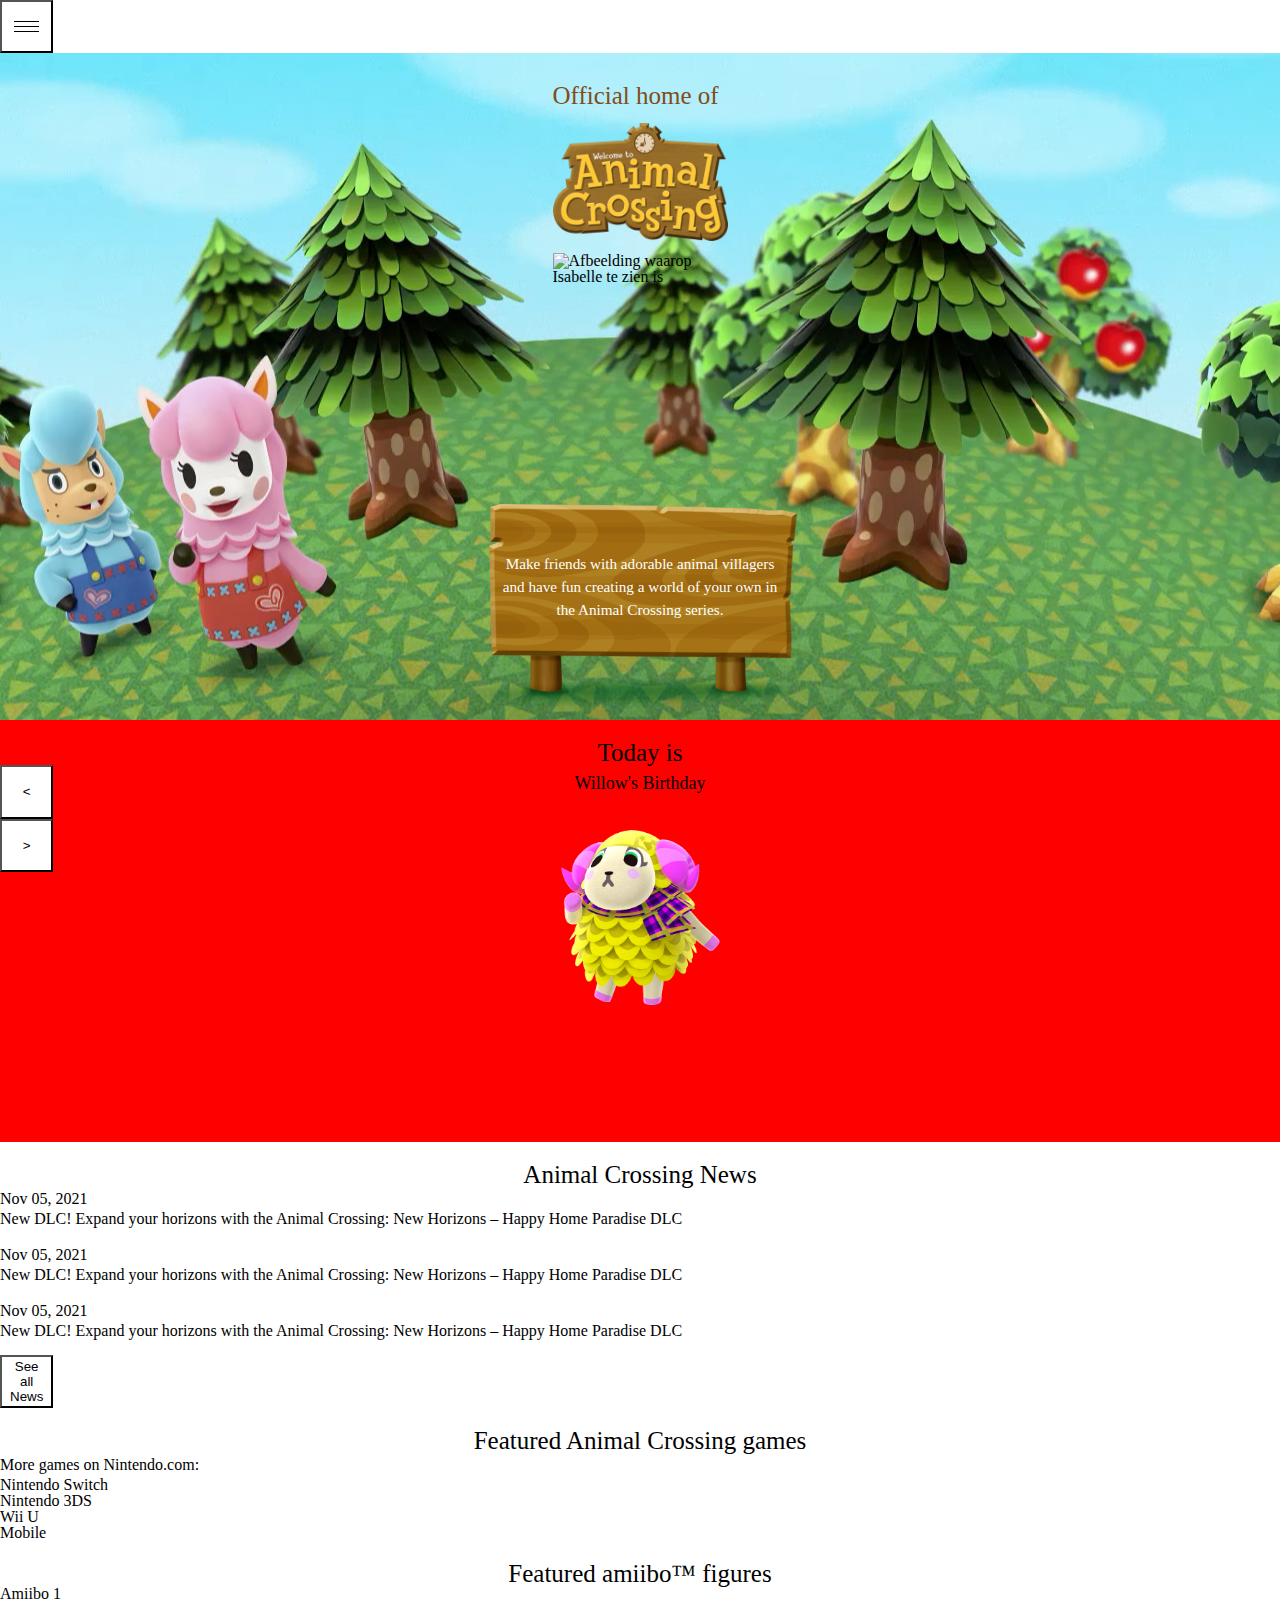
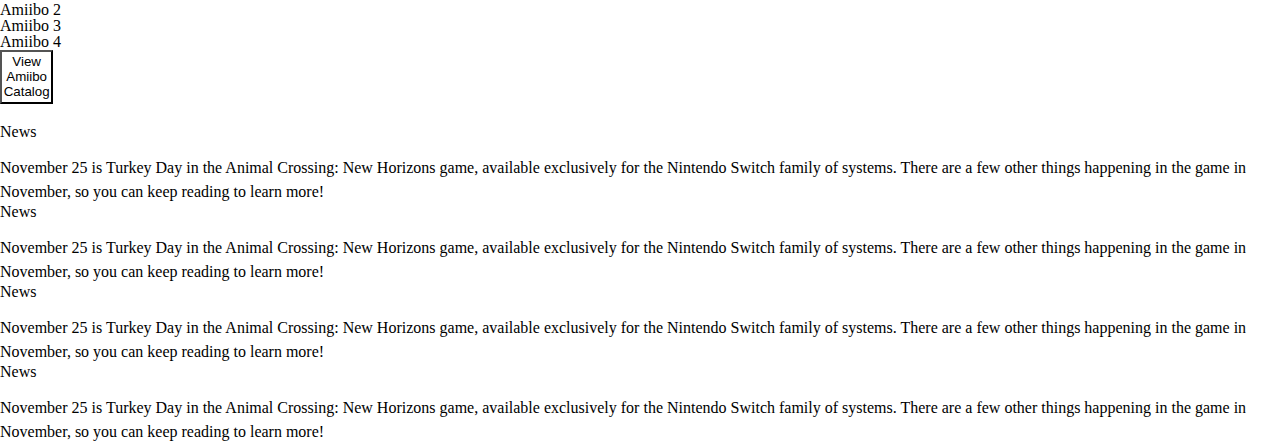
==== Index.html @ d8c15977 "Add files via upload" ====
<!DOCTYPE html>
<html lang="en">
<head>
    <meta charset="UTF-8">
    <meta http-equiv="X-UA-Compatible" content="IE=edge">
    <meta name="viewport" content="width=device-width, initial-scale=1.0">
    <title>Document</title>
    <link rel="stylesheet" href="Styles/style.css">
    
</head>
<body>
    
    <header>
        <nav>
            
               
                <button>
                    <span></span>
                    <span></span>
                    <span></span>
                </button>
            
        </nav>
    </header>
        
    <main>
        <section class="IsabellePage">
          <h1>Official home of</h1>
          <img src="Images/logo.png" alt="Logo Animail Crossing">
          <img src="Images/Isabelle.png" alt="Afbeelding waarop Isabelle te zien is">
          <p>Make friends with adorable animal villagers and have fun creating a world of your own in the Animal Crossing series.</p>
        </section>

        <section class="BirthdayPage">
            <h2>Today is</h2>
            <p>Willow's Birthday</p>
            
            <button id="back"> < </button>
            <button id="next"> > </button>
            
            <img src="Images/sheep.png" alt="Afbeelding van Willow het schaap">
        </section>

        <section class="News">
            <h2>Animal Crossing News</h2>
            <article class="NewsCard">
                <p class="Date">Nov 05, 2021</p>
                <h3>New DLC! Expand your horizons with the Animal Crossing: New Horizons – Happy Home Paradise DLC</h2>
                <img src="" alt="">
            </article>
            <article class="NewsCard">
                <p class="Date">Nov 05, 2021</p>
                <h3>New DLC! Expand your horizons with the Animal Crossing: New Horizons – Happy Home Paradise DLC</h2>
                <img src="" alt="">
            </article>
            <article class="NewsCard">
                <p class="Date">Nov 05, 2021</p>
                <h3>New DLC! Expand your horizons with the Animal Crossing: New Horizons – Happy Home Paradise DLC</h2>
                <img src="" alt="">
            </article>
            <button>See all News</button>
        </section>

        <section class="Featured">
            <h2>Featured Animal Crossing games</h2>
            <p>More games on Nintendo.com:</p>
                <ul>
                    <li>Nintendo Switch</li>
                    <li>Nintendo 3DS</li>
                    <li>Wii U</li>
                    <li>Mobile</li>                
                </ul>
            <h2>Featured amiibo™ figures</h2>
                <ul>
                    <li>Amiibo 1</li>
                    <li>Amiibo 2</li>
                    <li>Amiibo 3</li>
                    <li>Amiibo 4</li>
                </ul>
            <button>View Amiibo Catalog</button>
        </section>

        <section class="Play">
            <h2></h2>
            <article class="PlayCard">
                <h4>News</h4>
                <img src="" alt="">
                <p>November 25 is Turkey Day in the Animal Crossing: New Horizons game, available exclusively for the Nintendo Switch family of systems. There are a few other things happening in the game in November, so you can keep reading to learn more!</p>
            </article>
            <article class="PlayCard">
                <h4>News</h4>
                <img src="" alt="">
                <p>November 25 is Turkey Day in the Animal Crossing: New Horizons game, available exclusively for the Nintendo Switch family of systems. There are a few other things happening in the game in November, so you can keep reading to learn more!</p>
            </article>
            <article class="PlayCard">
                <h4>News</h4>
                <img src="" alt="">
                <p>November 25 is Turkey Day in the Animal Crossing: New Horizons game, available exclusively for the Nintendo Switch family of systems. There are a few other things happening in the game in November, so you can keep reading to learn more!</p>
            </article>
            <article class="PlayCard">
                <h4>News</h4>
                <img src="" alt="">
                <p>November 25 is Turkey Day in the Animal Crossing: New Horizons game, available exclusively for the Nintendo Switch family of systems. There are a few other things happening in the game in November, so you can keep reading to learn more!</p>
            </article>
        </section>
    </main>

    <script src="/Scripts/scripts.js"></script>

</body>
</html>
---- Styles/style.css ----
/* http://meyerweb.com/eric/tools/css/reset/ 
   v2.0 | 20110126
   License: none (public domain)
*/

html, body, div, span, applet, object, iframe,
h1, h2, h3, h4, h5, h6, p, blockquote, pre,
a, abbr, acronym, address, big, cite, code,
del, dfn, em, img, ins, kbd, q, s, samp,
small, strike, strong, sub, sup, tt, var,
b, u, i, center,
dl, dt, dd, ol, ul, li,
fieldset, form, label, legend,
table, caption, tbody, tfoot, thead, tr, th, td,
article, aside, canvas, details, embed, 
figure, figcaption, footer, header, hgroup, 
menu, nav, output, ruby, section, summary,
time, mark, audio, video {
	margin: 0;
	padding: 0;
	border: 0;
	font-size: 100%;
	font: inherit;
	vertical-align: baseline;
}
/* HTML5 display-role reset for older browsers */
article, aside, details, figcaption, figure, 
footer, header, hgroup, menu, nav, section {
	display: block;
}
body {
	line-height: 1;
}
ol, ul {
	list-style: none;
}
blockquote, q {
	quotes: none;
}
blockquote:before, blockquote:after,
q:before, q:after {
	content: '';
	content: none;
}
table {
	border-collapse: collapse;
	border-spacing: 0;
}







button {
    position: relative;

    width: 4em;
    height: 4em;
    background-color: white;

    display: flex;
    justify-content: center;
    align-items: center;
}

button span {
    display: block;
    width: 50%;
    height: 1px;
    background-color: black;

    position: absolute;
    transition: .3s;
}

button span:nth-child(1){
    transform: translateY(-5px);
}

button span:nth-child(2){

}

button span:nth-child(3){
    transform: translateY(5px);
}

nav.menuOpen button span {
    height: 5px;
}

nav.menuOpen button span:nth-child(1) {
    transform: rotate(45deg);
}

nav.menuOpen button span:nth-child(2) {
    opacity: 0;
}

nav.menuOpen button span:nth-child(3) {
    transform: rotate(-45deg);
}

body p  {
    font-family: 'Arvo', serif;
    line-height: 1.5em;
}

header {
    display: flex;
}

.IsabellePage {
    position: relative;
    width: 100%;
    box-sizing: border-box;
    padding-bottom: 667px;
    background-image: url(/Images/hero-bg-desktop.jpg);
    background-position: center;
}

h1 {
    font-family: 'Arvo', serif;
    font-size: 25px;

    position: absolute;
    color: #834B16;
    top: 30px;
    left: calc(50% - 87.5px);
}

.IsabellePage img:first-of-type {
    position: absolute;
    left: calc(50% - 87.5px);
    width: 175px;  
    top: 70px;
}

.IsabellePage img:nth-of-type(2) {
    position: absolute;
    left: calc(50% - 87.5px);
    width: 175px;  
    top: 200px;
}

.IsabellePage p {
    top: 430px;
    
    width: 280px;
    font-size: .95em;
    padding: 70px 70px 110px;
    text-align: center;
    
    background-image: url(/Images/sign_2x.png);
    background-position: center;
    background-repeat: no-repeat;
    background-size: 360px;
    position: absolute;
    left: calc(50% - 210px);
    color: white;
}

.BirthdayPage {
    position: relative;
    width: 100%;
    box-sizing: border-box;
    padding-bottom: 270px;
    background-color: red;
}

h2 {
    font-family: 'Arvo', serif;
    font-size: 25px;
    width: 100%;
    text-align: center;
    left: calc(50% - 87.5px);
    padding-top: 20px;
}

.BirthdayPage p {
    width: 200px;
    font-size: 18px;
    text-align: center;
    position: absolute;
    top: 50px;
    left: calc(50% - 100px);
}

.BirthdayPage img {
    position: absolute;
    left: calc(50% - 87.5px);
    width: 175px;  
    top: 110px;
}

#BirthdayNav {
    position: absolute;
    width: 100px;
    top: 75px;
    left: calc(50% - 29px); 
}
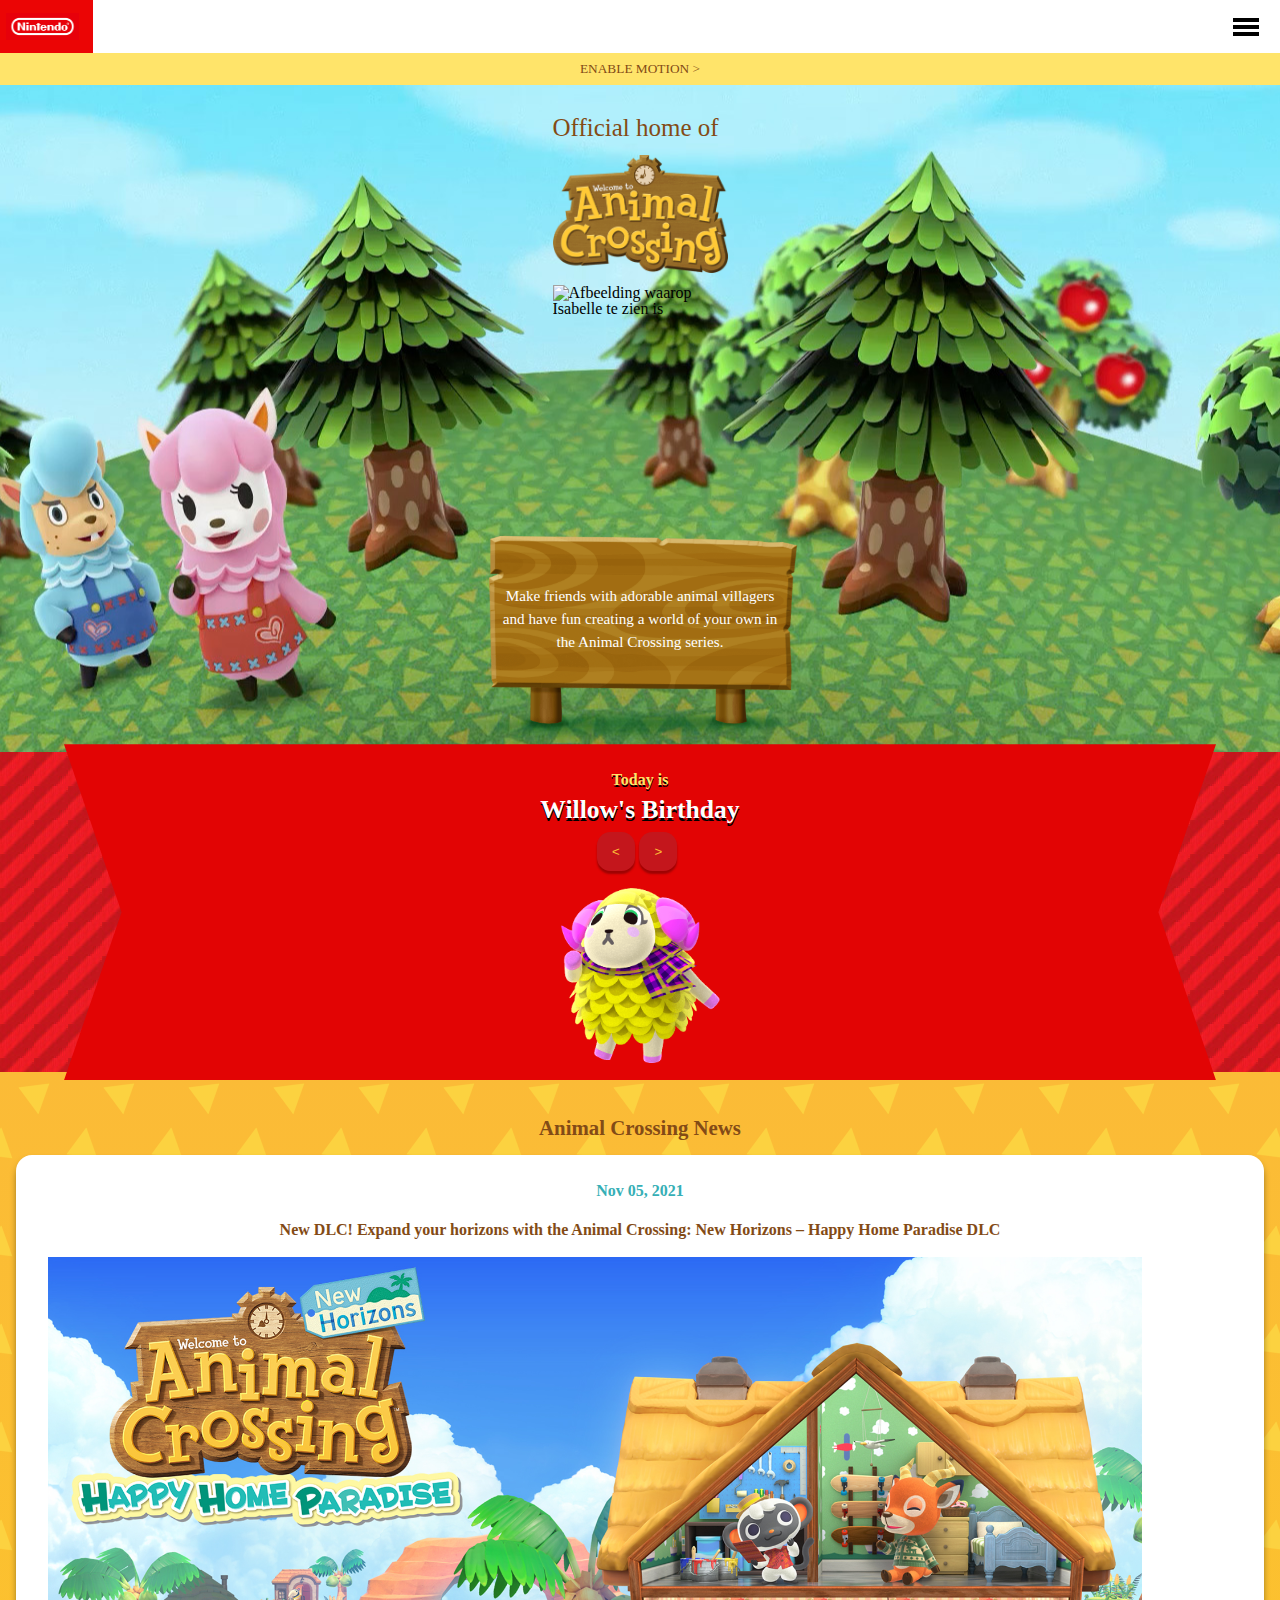
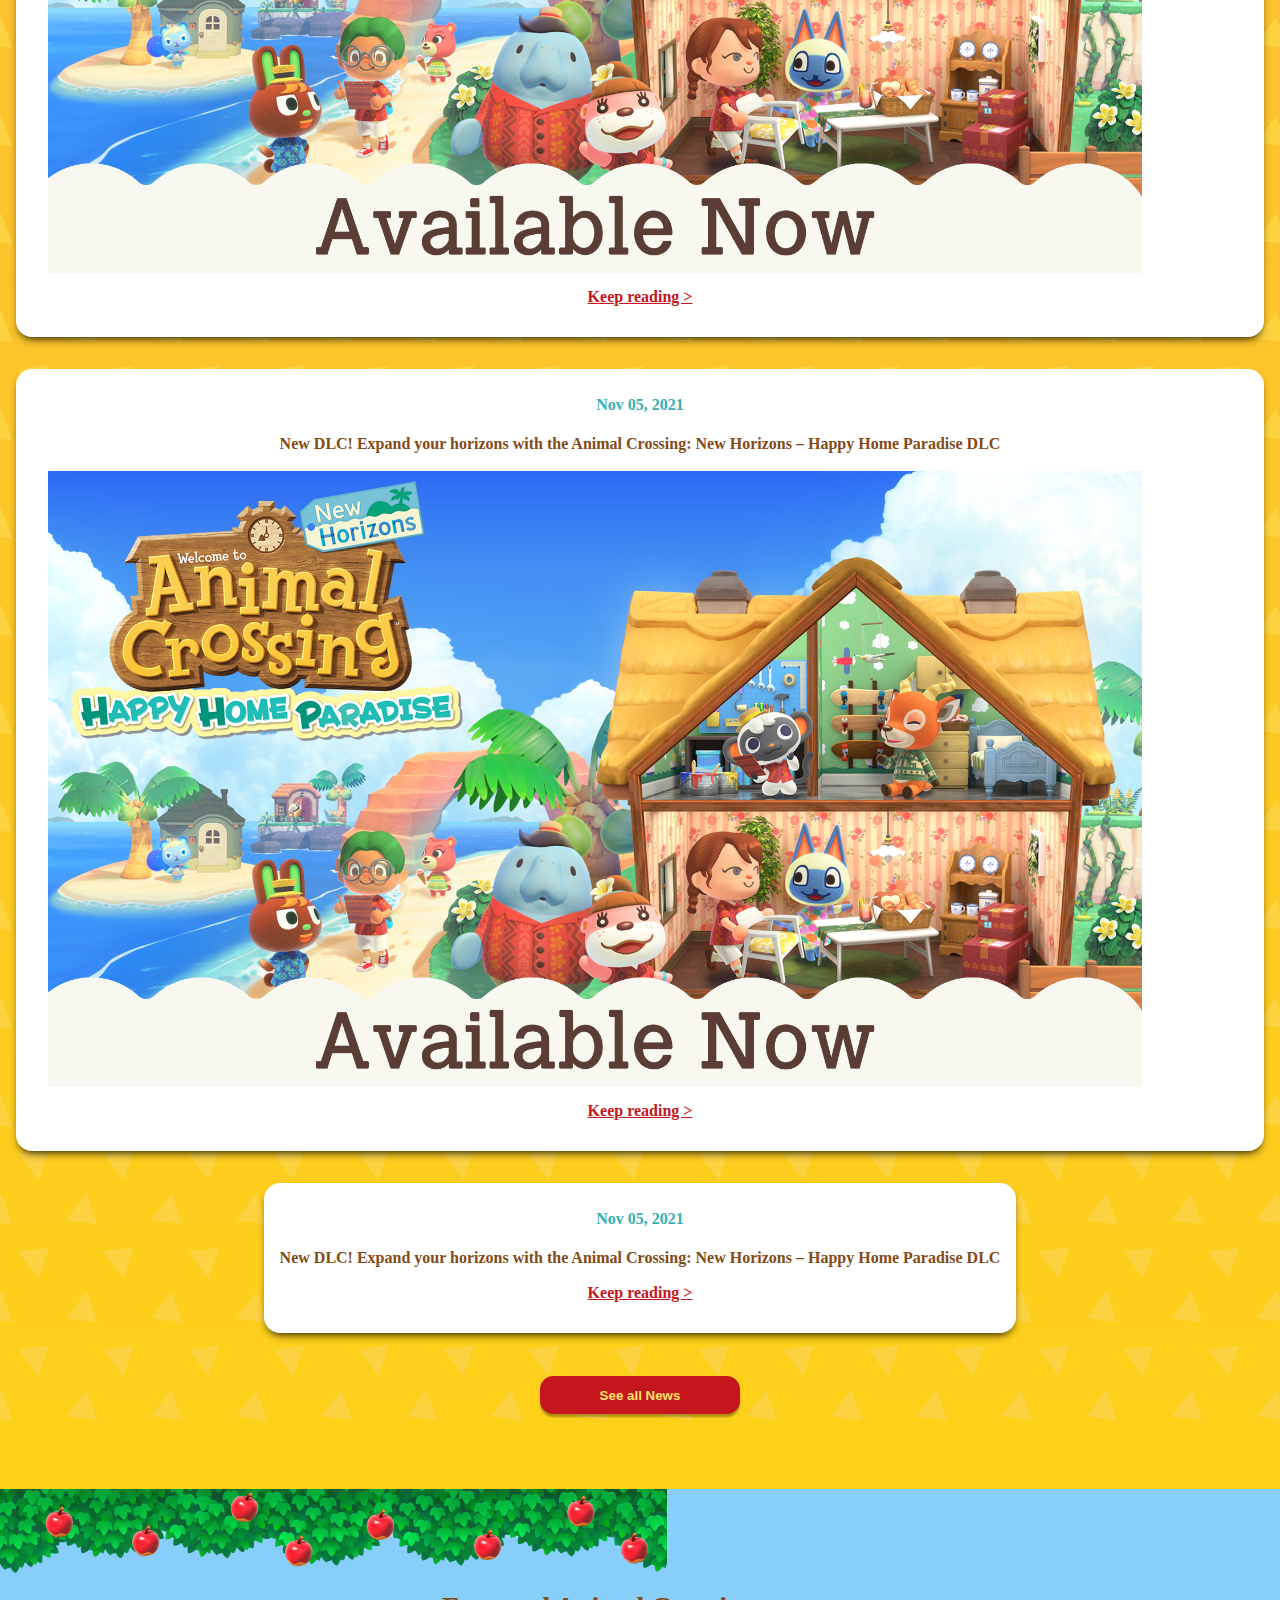
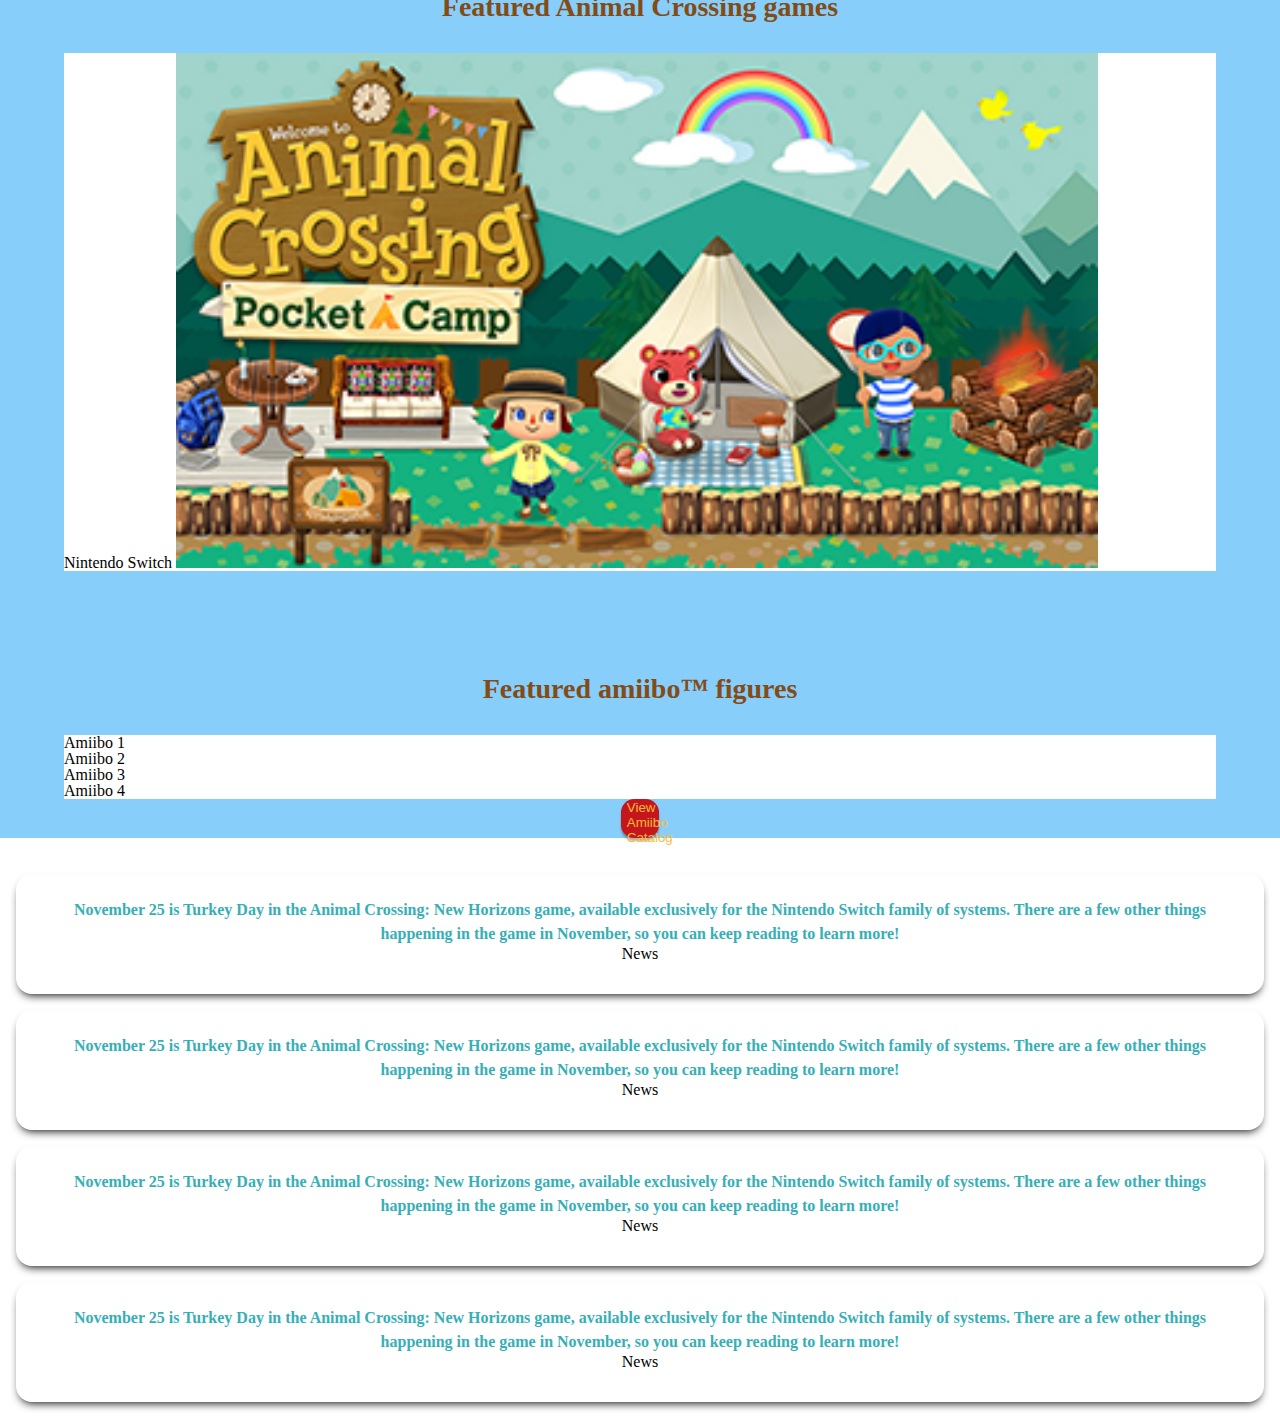
==== commit bc983ef0: "Add files via upload" ====
--- a/Index.html
+++ b/Index.html
@@ -7,23 +7,48 @@
     <title>Document</title>
     <link rel="stylesheet" href="Styles/style.css">
     
+    <link rel="preconnect" href="https://fonts.googleapis.com">
+    <link rel="preconnect" href="https://fonts.gstatic.com" crossorigin>
+    <link href="https://fonts.googleapis.com/css2?family=Lato:ital@1&display=swap" rel="stylesheet">
 </head>
 <body>
     
     <header>
         <nav>
             
-               
-                <button>
-                    <span></span>
-                    <span></span>
-                    <span></span>
-                </button>
+            <button>
+            <img src="/Images/2560px-Nintendo.svg.png" alt="">
+            </button>   
+
+            <button>
+                <span></span>
+                <span></span>
+                <span></span>
+            </button>
             
         </nav>
+
+        <nav>
+            <ul>
+                <li>Search</li>
+                <li>Games</li>
+                <li>Hardware</li>
+                <li>News & Events</li>
+                <li>Play Nintendo</li>
+                <li>Holiday Gift Guide</li>
+                <li>Wish List</li>
+                <li>Support</li>
+                <li>Change Region</li>
+
+            </ul>
+        </nav>
+
+        <button>Enable Motion ></button>
+
     </header>
         
-    <main>
+    <main>       
+
         <section class="IsabellePage">
           <h1>Official home of</h1>
           <img src="Images/logo.png" alt="Logo Animail Crossing">
@@ -32,43 +57,49 @@
         </section>
 
         <section class="BirthdayPage">
-            <h2>Today is</h2>
-            <p>Willow's Birthday</p>
+            <div>
+                <h2>Today is</h2>
+                <p>Willow's Birthday</p>
             
-            <button id="back"> < </button>
-            <button id="next"> > </button>
-            
-            <img src="Images/sheep.png" alt="Afbeelding van Willow het schaap">
+                <nav id="BirthdayNav">
+                    <button id="back"> < </button>
+                    <button id="next"> > </button>
+                </nav>
+                
+                <img src="Images/sheep.png" alt="Afbeelding van Willow het schaap">
+            </div>
         </section>
 
         <section class="News">
-            <h2>Animal Crossing News</h2>
-            <article class="NewsCard">
-                <p class="Date">Nov 05, 2021</p>
-                <h3>New DLC! Expand your horizons with the Animal Crossing: New Horizons – Happy Home Paradise DLC</h2>
-                <img src="" alt="">
-            </article>
-            <article class="NewsCard">
-                <p class="Date">Nov 05, 2021</p>
-                <h3>New DLC! Expand your horizons with the Animal Crossing: New Horizons – Happy Home Paradise DLC</h2>
-                <img src="" alt="">
-            </article>
-            <article class="NewsCard">
-                <p class="Date">Nov 05, 2021</p>
-                <h3>New DLC! Expand your horizons with the Animal Crossing: New Horizons – Happy Home Paradise DLC</h2>
-                <img src="" alt="">
-            </article>
-            <button>See all News</button>
+            <div>
+                <h2>Animal Crossing News</h2>
+                <article class="NewsCard">
+                    <h3>New DLC! Expand your horizons with the Animal Crossing: New Horizons – Happy Home Paradise DLC</h2>
+                    <p class="Date">Nov 05, 2021</p>
+                    <img src="Images/AC_now.jpg" alt="">
+                    <a href="">Keep reading ></a>
+                </article>
+                <article class="NewsCard">
+                    <h3>New DLC! Expand your horizons with the Animal Crossing: New Horizons – Happy Home Paradise DLC</h2>
+                    <p class="Date">Nov 05, 2021</p>
+                    <img src="Images/AC_now.jpg" alt="">
+                    <a href="">Keep reading ></a>
+                </article>
+                <article class="NewsCard">
+                    <h3>New DLC! Expand your horizons with the Animal Crossing: New Horizons – Happy Home Paradise DLC</h2>
+                    <p class="Date">Nov 05, 2021</p>
+                    <a href="">Keep reading ></a>
+                </article>
+                <button>See all News</button>
+            </div>
         </section>
 
         <section class="Featured">
             <h2>Featured Animal Crossing games</h2>
-            <p>More games on Nintendo.com:</p>
                 <ul>
-                    <li>Nintendo Switch</li>
-                    <li>Nintendo 3DS</li>
-                    <li>Wii U</li>
-                    <li>Mobile</li>                
+                    <li>Nintendo Switch
+                        <img src="/Images/ac-pocket-camp.png" alt="">
+                    </li>            
                 </ul>
             <h2>Featured amiibo™ figures</h2>
                 <ul>
--- a/Styles/style.css
+++ b/Styles/style.css
@@ -48,12 +48,28 @@
 }
 
 
-
-
-
-
-
-button {
+/* Mijn code */
+
+header nav {
+    width: 100%;
+    display: flex;
+    flex-direction: row;
+    justify-content: space-between;
+    background-color: white;
+}
+
+header nav img {
+    width: 5.5em;
+    height: 2em;
+}
+
+header nav button:first-of-type {
+    background-color: rgb(235, 5, 5);
+    width: 7em;
+    height: 4em;
+}
+
+header nav button {
     position: relative;
 
     width: 4em;
@@ -61,45 +77,46 @@
     background-color: white;
 
     display: flex;
-    justify-content: center;
     align-items: center;
-}
-
-button span {
+    border: none;
+}
+
+header button span {
     display: block;
     width: 50%;
-    height: 1px;
+    height: 0.3em;
     background-color: black;
 
     position: absolute;
     transition: .3s;
 }
 
-button span:nth-child(1){
-    transform: translateY(-5px);
-}
-
-button span:nth-child(2){
-
-}
-
-button span:nth-child(3){
-    transform: translateY(5px);
-}
-
-nav.menuOpen button span {
+header button span:nth-child(1){
+    transform: translateY(-7px);
+}
+
+header button span:nth-child(3){
+    transform: translateY(7px);
+}
+
+header nav.menuOpen {
+    position: fixed;
+    z-index: 10;
+}
+
+header nav.menuOpen button span {
     height: 5px;
 }
 
-nav.menuOpen button span:nth-child(1) {
+header nav.menuOpen button span:nth-child(1) {
     transform: rotate(45deg);
 }
 
-nav.menuOpen button span:nth-child(2) {
+header nav.menuOpen button span:nth-child(2) {
     opacity: 0;
 }
 
-nav.menuOpen button span:nth-child(3) {
+header nav.menuOpen button span:nth-child(3) {
     transform: rotate(-45deg);
 }
 
@@ -108,11 +125,63 @@
     line-height: 1.5em;
 }
 
-header {
-    display: flex;
-}
-
-.IsabellePage {
+
+header nav {
+    display: flex;
+    position: relative;
+}
+
+header button:nth-of-type(1) {
+    background-color: #FFE46A;
+    border: none;
+    width: 100%;
+    height: 2.4em;
+    font-family: 'Arvo', serif;
+    text-transform: uppercase;
+    color: #834B16;
+}
+
+header nav:nth-of-type(2) {
+    position: fixed;
+    z-index: 10;
+    background-color: rgb(0, 0, 0, 0.85);
+    width: 100vw;
+    top: 3.35em;
+    transition: .3s;
+    width: 100vw;
+    transform: translateX(100vw);
+    display: flex;
+    flex-direction: column;
+    align-items: flex-end;
+}
+
+header nav:nth-of-type(2) ul {
+    background-color: rgb(240, 240, 240);
+    width: 75vw;
+    height: 667px;
+}
+
+header ul li:nth-of-type(7) {
+    border-top: 2px solid black;
+    padding-top: 1em;
+}
+
+header ul {
+    font-family: 'Lato', sans-serif;
+    font-weight: 350;
+    padding: 1em;
+}
+
+header ul li {
+    margin: 2em;
+}
+
+
+header nav:nth-of-type(2).menOpen {
+    transform: translateX(0vw);
+}
+
+section:first-of-type {
     position: relative;
     width: 100%;
     box-sizing: border-box;
@@ -121,6 +190,13 @@
     background-position: center;
 }
 
+
+main.plekje {
+    position: relative;
+    top: 3.3em;
+}
+
+
 h1 {
     font-family: 'Arvo', serif;
     font-size: 25px;
@@ -131,21 +207,21 @@
     left: calc(50% - 87.5px);
 }
 
-.IsabellePage img:first-of-type {
+section:first-of-type img:first-of-type {
     position: absolute;
     left: calc(50% - 87.5px);
     width: 175px;  
     top: 70px;
 }
 
-.IsabellePage img:nth-of-type(2) {
+section:first-of-type img:nth-of-type(2) {
     position: absolute;
     left: calc(50% - 87.5px);
     width: 175px;  
     top: 200px;
 }
 
-.IsabellePage p {
+section:first-of-type p {
     top: 430px;
     
     width: 280px;
@@ -162,43 +238,186 @@
     color: white;
 }
 
-.BirthdayPage {
+section:nth-of-type(2) {
     position: relative;
     width: 100%;
-    box-sizing: border-box;
-    padding-bottom: 270px;
-    background-color: red;
+    padding-bottom: 160px;
+    background-image: url(/Images/birthday-red_2x.jpg);
+    height: 10em;
+
+    display:flex;
+	justify-content:center;   
+}
+
+section:nth-of-type(2) div {
+    display: block;
+	width: 90%;
+    height: calc(100% + 11em);
+    background-color: rgb(226, 4, 4);
+
+    display:flex;
+	justify-content:center; 
+	
+	margin:-0.5em 0;
+	
+	clip-path:polygon(
+		0% 0%,
+		100% 0%,
+		95% 50%,
+		100% 100%, 
+		0% 100%, 
+		5% 50%,
+		0% 0%
+	);
+
+    
 }
 
 h2 {
     font-family: 'Arvo', serif;
-    font-size: 25px;
+    font-size: 1.75em;
     width: 100%;
     text-align: center;
-    left: calc(50% - 87.5px);
     padding-top: 20px;
 }
 
-.BirthdayPage p {
-    width: 200px;
-    font-size: 18px;
+section:nth-of-type(2) h2 {
+    padding-top: 1.7em;
+    font-weight: 600;
+    font-size: 1em;
+    color: #FFE46A;
+    text-shadow: 0em 0.1em rgb(0, 0, 0);
+
+}
+
+section:nth-of-type(2) p {
+    font-size: 1.6em;
     text-align: center;
     position: absolute;
-    top: 50px;
-    left: calc(50% - 100px);
-}
-
-.BirthdayPage img {
+    top: 1.5em;
+    font-weight: 600;
+    color: rgb(255, 255, 255);
+    text-shadow: 0em 0.1em rgb(0, 0, 0);
+}
+
+section:nth-of-type(2) img {
     position: absolute;
     left: calc(50% - 87.5px);
     width: 175px;  
-    top: 110px;
-}
-
-#BirthdayNav {
-    position: absolute;
-    width: 100px;
-    top: 75px;
-    left: calc(50% - 29px); 
-}
-
+    top: 8.5em;
+}
+
+section:nth-of-type(2) nav {
+    position: absolute;
+    top: 5em;
+    left: calc(50% - 2.7em); 
+}
+
+section:nth-of-type(3) h2 {
+    padding-top: 2.2em;
+    color: #834B16;
+    font-weight: bold;
+    font-size: 1.3em;
+}
+
+section:nth-of-type(3) {
+    padding-bottom: 3em;
+    background-image: linear-gradient(
+    -180deg, #fbbb37 0%, #fdd119 100%);
+    display: flex;
+    flex-direction: column;
+    align-items: center;
+}
+
+section:nth-of-type(3) div {
+    background-image: url(/Images/triangles-yellow.png);
+    display: flex;
+    flex-direction: column;
+    align-items: center;
+}
+
+article {
+    display: flex;
+    flex-direction: column;
+    justify-content: center;
+    background-color: white;
+    padding: 0em 1em 1em 1em;
+    margin: 1em;
+    text-align: center;
+    border-radius: 1em;
+    box-shadow: 0px 5px 10px -4px rgb(0, 0, 0);
+}
+
+article img {
+    padding: 0em 1em 1em;
+    width: 90%;
+}
+
+article h3 {
+    color: #834B16;
+    padding: 1em 0em 1em;
+    font-family: 'Arvo', serif;
+    line-height: 1.4em;
+    font-size: 1em;
+    font-weight: bold;    
+}
+
+article p {
+    padding: 1.5em 1em 0em;
+    color: #36AFB6;
+    order: -1;
+    font-weight: bold;
+}
+
+article a {
+    padding-bottom: 1em;
+    color: #C4161C;
+    font-weight: bold;
+    font-family: 'Arvo', serif;
+}
+
+main button {
+    background-color: #C4161C;
+    border-radius: 1em;
+    height: 2.875em;
+    width: 2.875em;
+    border: none;
+    color: #fbbb37;
+    box-shadow: 0 3px 2px rgb(0 0 0 / 30%);
+}
+
+section:nth-of-type(3) button {
+    width: 15em;
+    font-weight: bold;
+    color: #FFE46A;
+    margin: 2em;
+}
+
+section:nth-of-type(4) {
+    background-color: lightskyblue;
+    background-image: url(/Images/apple-border-top_2x.png);
+    background-repeat: no-repeat;
+    background-size: 667px;
+    width: 100%;
+    display: flex;
+    flex-direction: column;
+    align-items: center;
+}
+
+section:nth-of-type(4) h2 {
+    color: #834b16;
+    font-size: 1.75em;
+    margin-top: 3em;
+    font-weight: 600;
+}
+
+section:nth-of-type(4) ul {
+    background-color: white;
+    width: 90%;
+    margin-top: 2em;
+}
+
+section:nth-of-type(4) img {
+    width: 80%;
+}
+
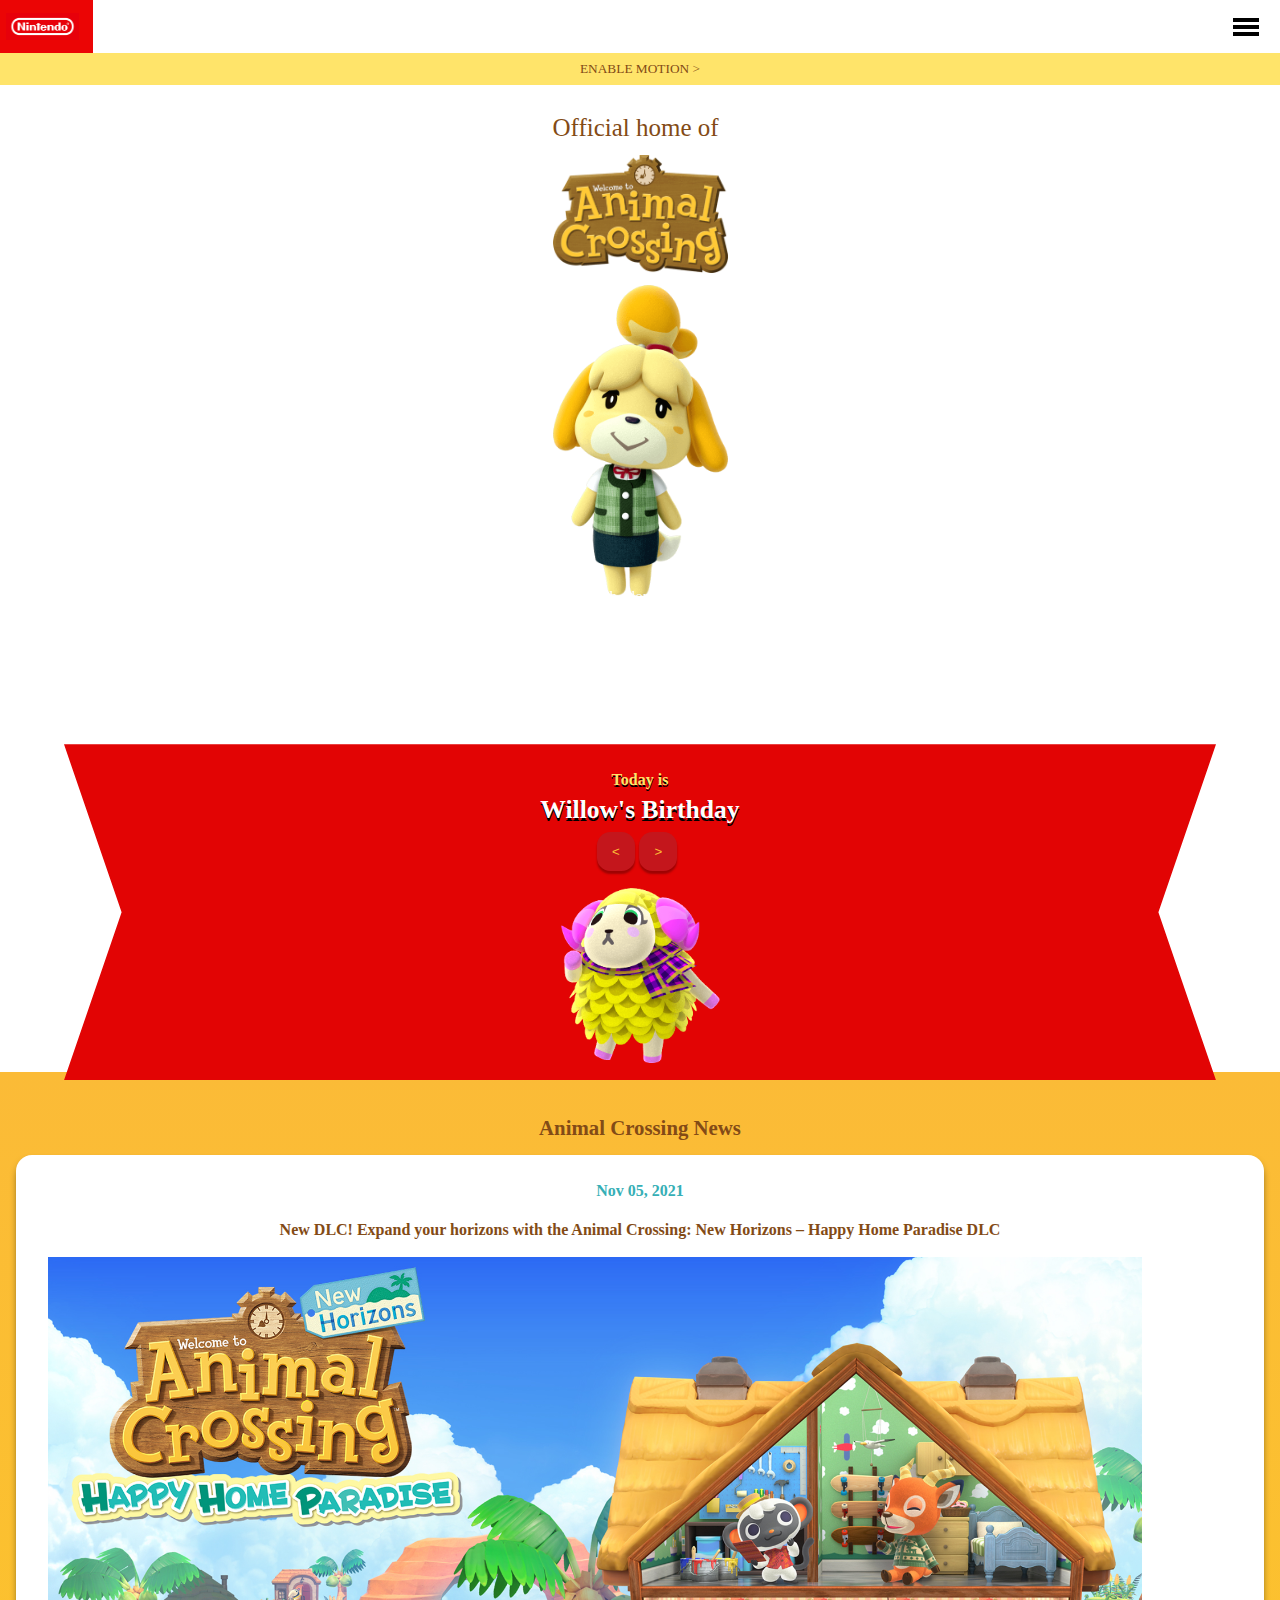
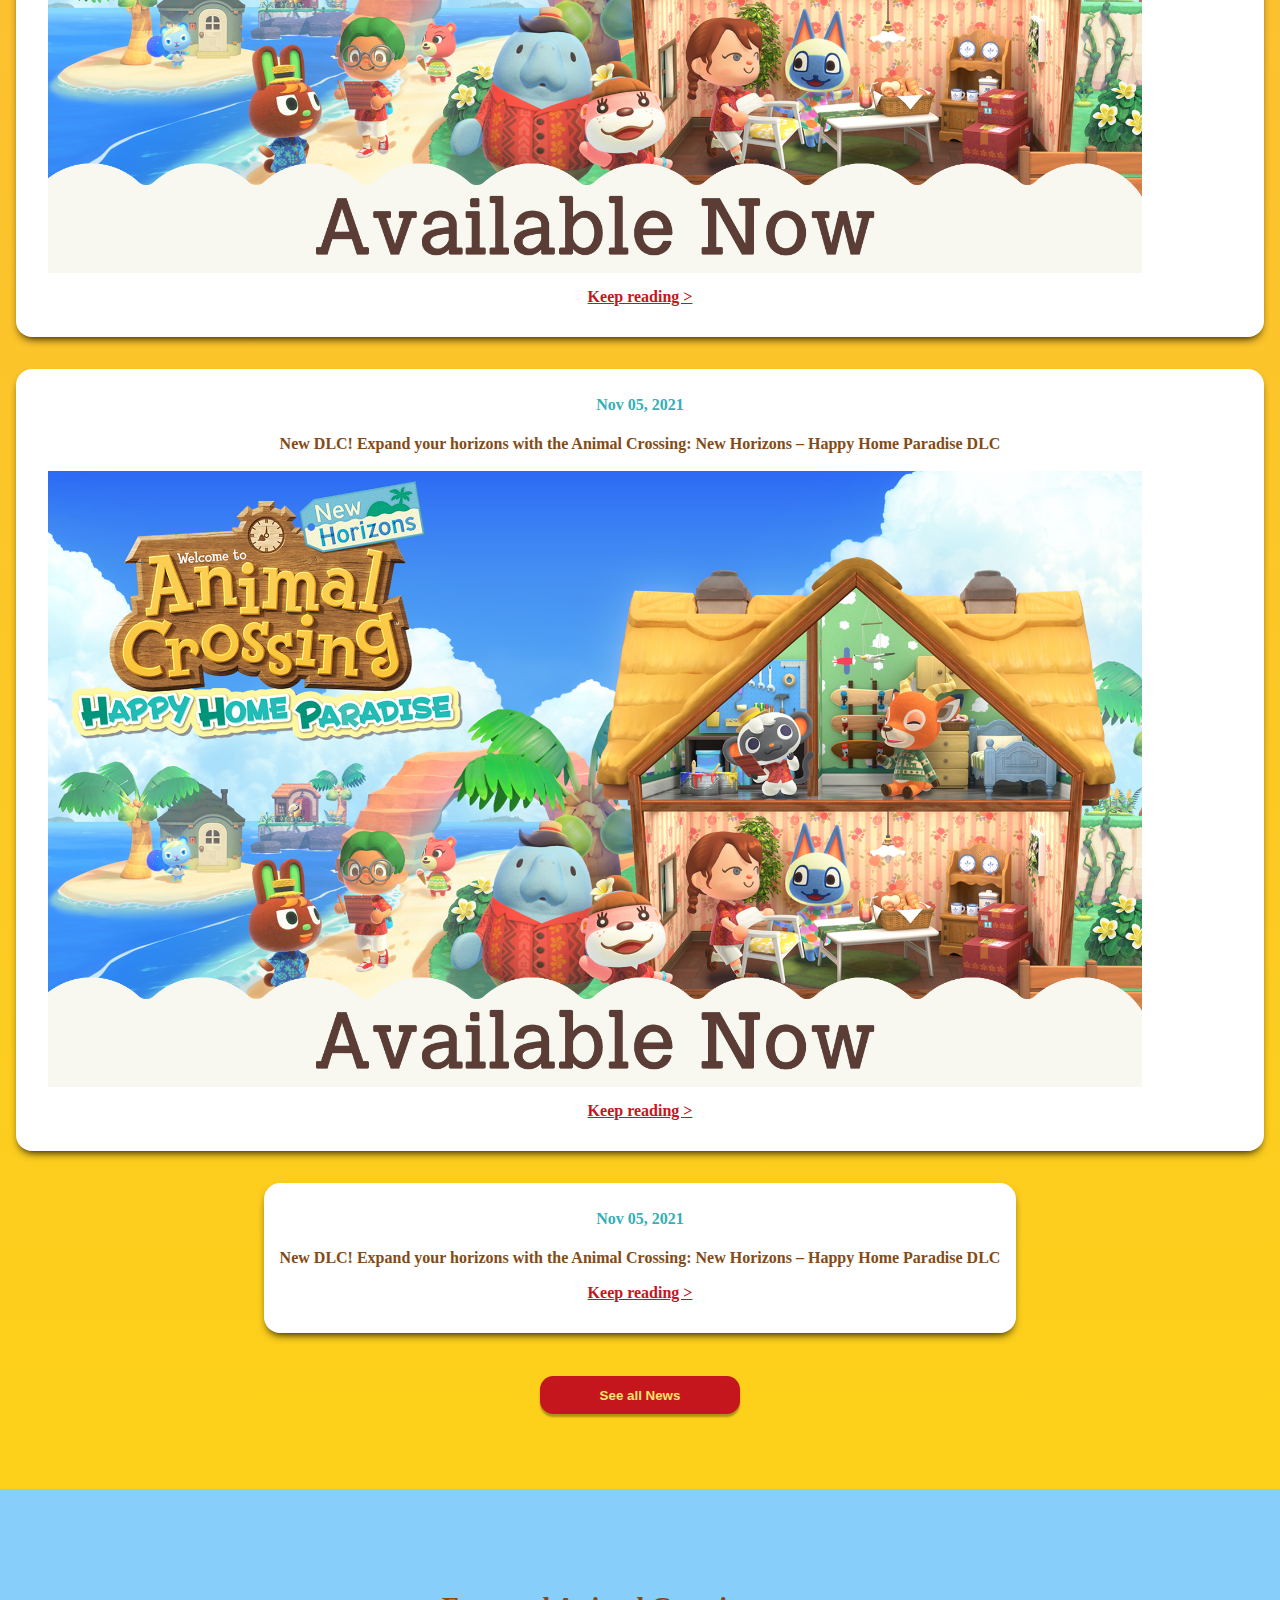
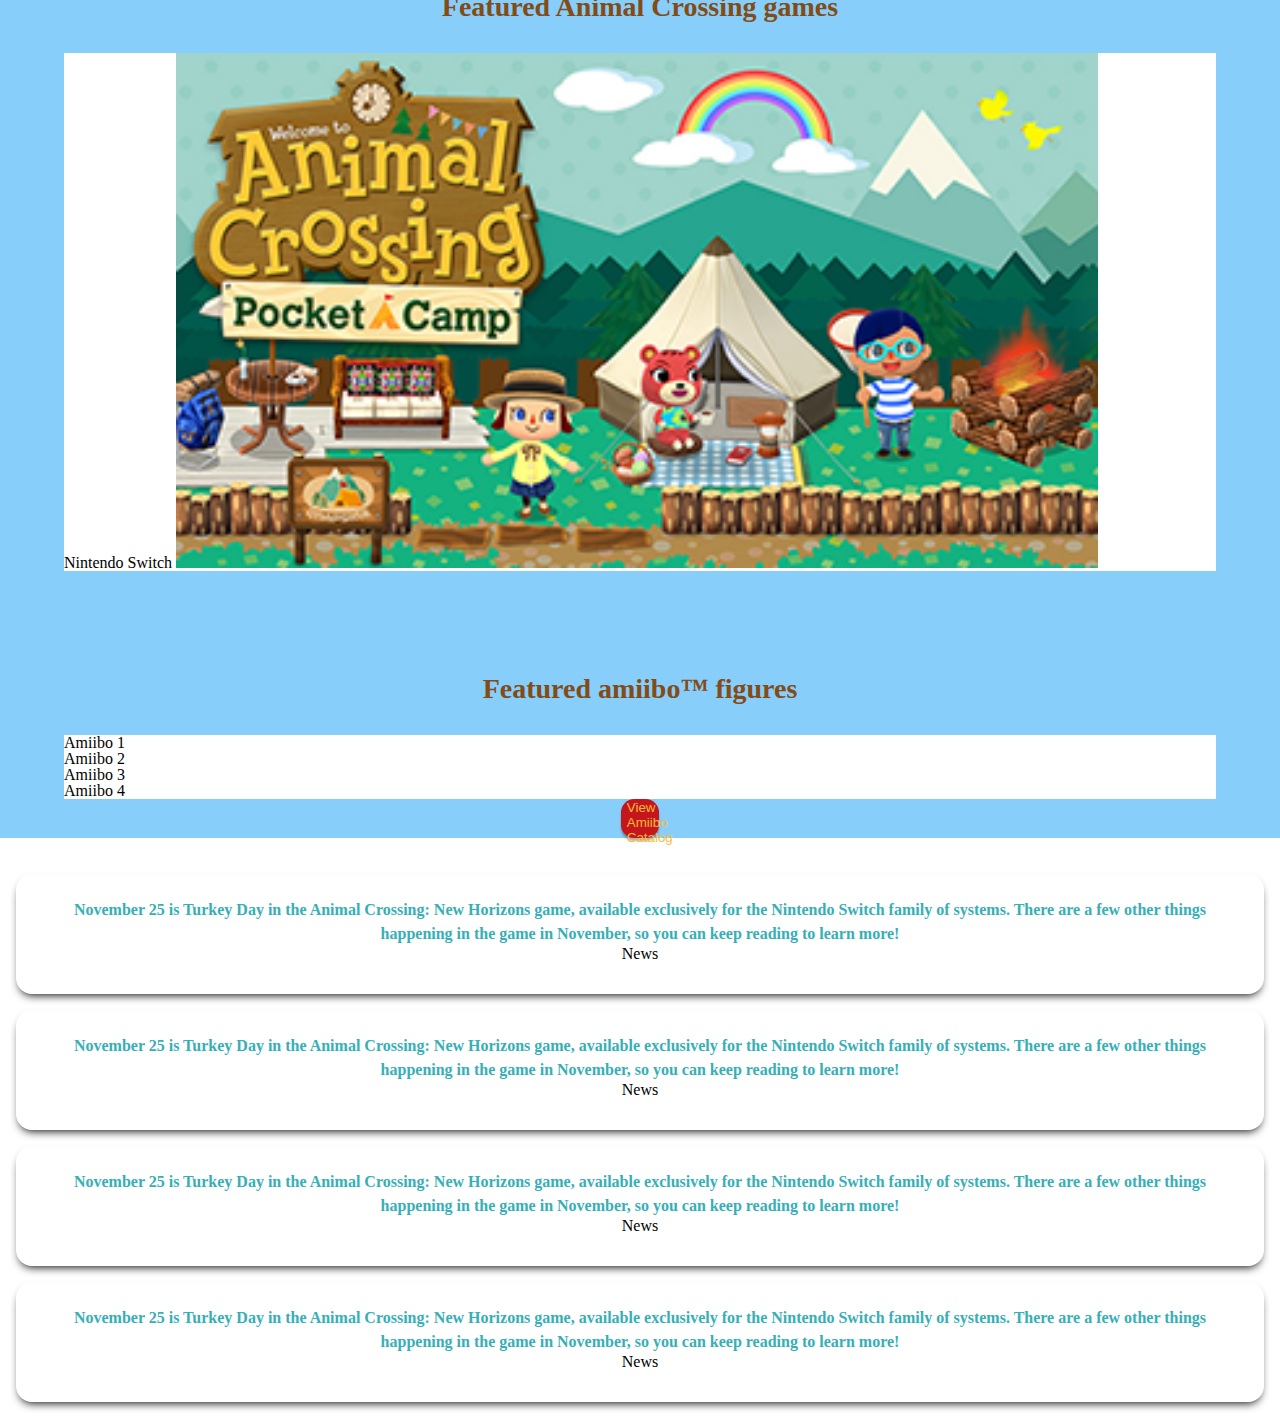
==== commit fe86deb3: "Update Index.html" ====
--- a/Index.html
+++ b/Index.html
@@ -17,7 +17,7 @@
         <nav>
             
             <button>
-            <img src="/Images/2560px-Nintendo.svg.png" alt="">
+            <img src="Images/2560px-Nintendo.svg.png" alt="">
             </button>   
 
             <button>
@@ -52,7 +52,7 @@
         <section class="IsabellePage">
           <h1>Official home of</h1>
           <img src="Images/logo.png" alt="Logo Animail Crossing">
-          <img src="Images/Isabelle.png" alt="Afbeelding waarop Isabelle te zien is">
+          <img src="Images/isabelle.png" alt="Afbeelding waarop Isabelle te zien is">
           <p>Make friends with adorable animal villagers and have fun creating a world of your own in the Animal Crossing series.</p>
         </section>
 
@@ -136,7 +136,7 @@
         </section>
     </main>
 
-    <script src="/Scripts/scripts.js"></script>
+    <script src="scripts.js"></script>
 
 </body>
-</html>+</html>
--- a/Styles/style.css
+++ b/Styles/style.css
@@ -186,7 +186,7 @@
     width: 100%;
     box-sizing: border-box;
     padding-bottom: 667px;
-    background-image: url(/Images/hero-bg-desktop.jpg);
+    background-image: url("https://github.com/Erroar/FEDNielsAntonis/blob/main/Images/hero-bg-desktop.jpg");
     background-position: center;
 }
 
@@ -229,7 +229,7 @@
     padding: 70px 70px 110px;
     text-align: center;
     
-    background-image: url(/Images/sign_2x.png);
+    background-image: url("https://github.com/Erroar/FEDNielsAntonis/blob/main/Images/sign_2x.png");
     background-position: center;
     background-repeat: no-repeat;
     background-size: 360px;
@@ -242,7 +242,7 @@
     position: relative;
     width: 100%;
     padding-bottom: 160px;
-    background-image: url(/Images/birthday-red_2x.jpg);
+    background-image: url("https://github.com/Erroar/FEDNielsAntonis/blob/main/Images/birthday-red_2x.jpg");
     height: 10em;
 
     display:flex;
@@ -330,7 +330,7 @@
 }
 
 section:nth-of-type(3) div {
-    background-image: url(/Images/triangles-yellow.png);
+    background-image: url("https://github.com/Erroar/FEDNielsAntonis/blob/main/Images/triangles-yellow.png");
     display: flex;
     flex-direction: column;
     align-items: center;
@@ -395,7 +395,7 @@
 
 section:nth-of-type(4) {
     background-color: lightskyblue;
-    background-image: url(/Images/apple-border-top_2x.png);
+    background-image: url("https://github.com/Erroar/FEDNielsAntonis/blob/main/Images/apple-border-top_2x.png");
     background-repeat: no-repeat;
     background-size: 667px;
     width: 100%;
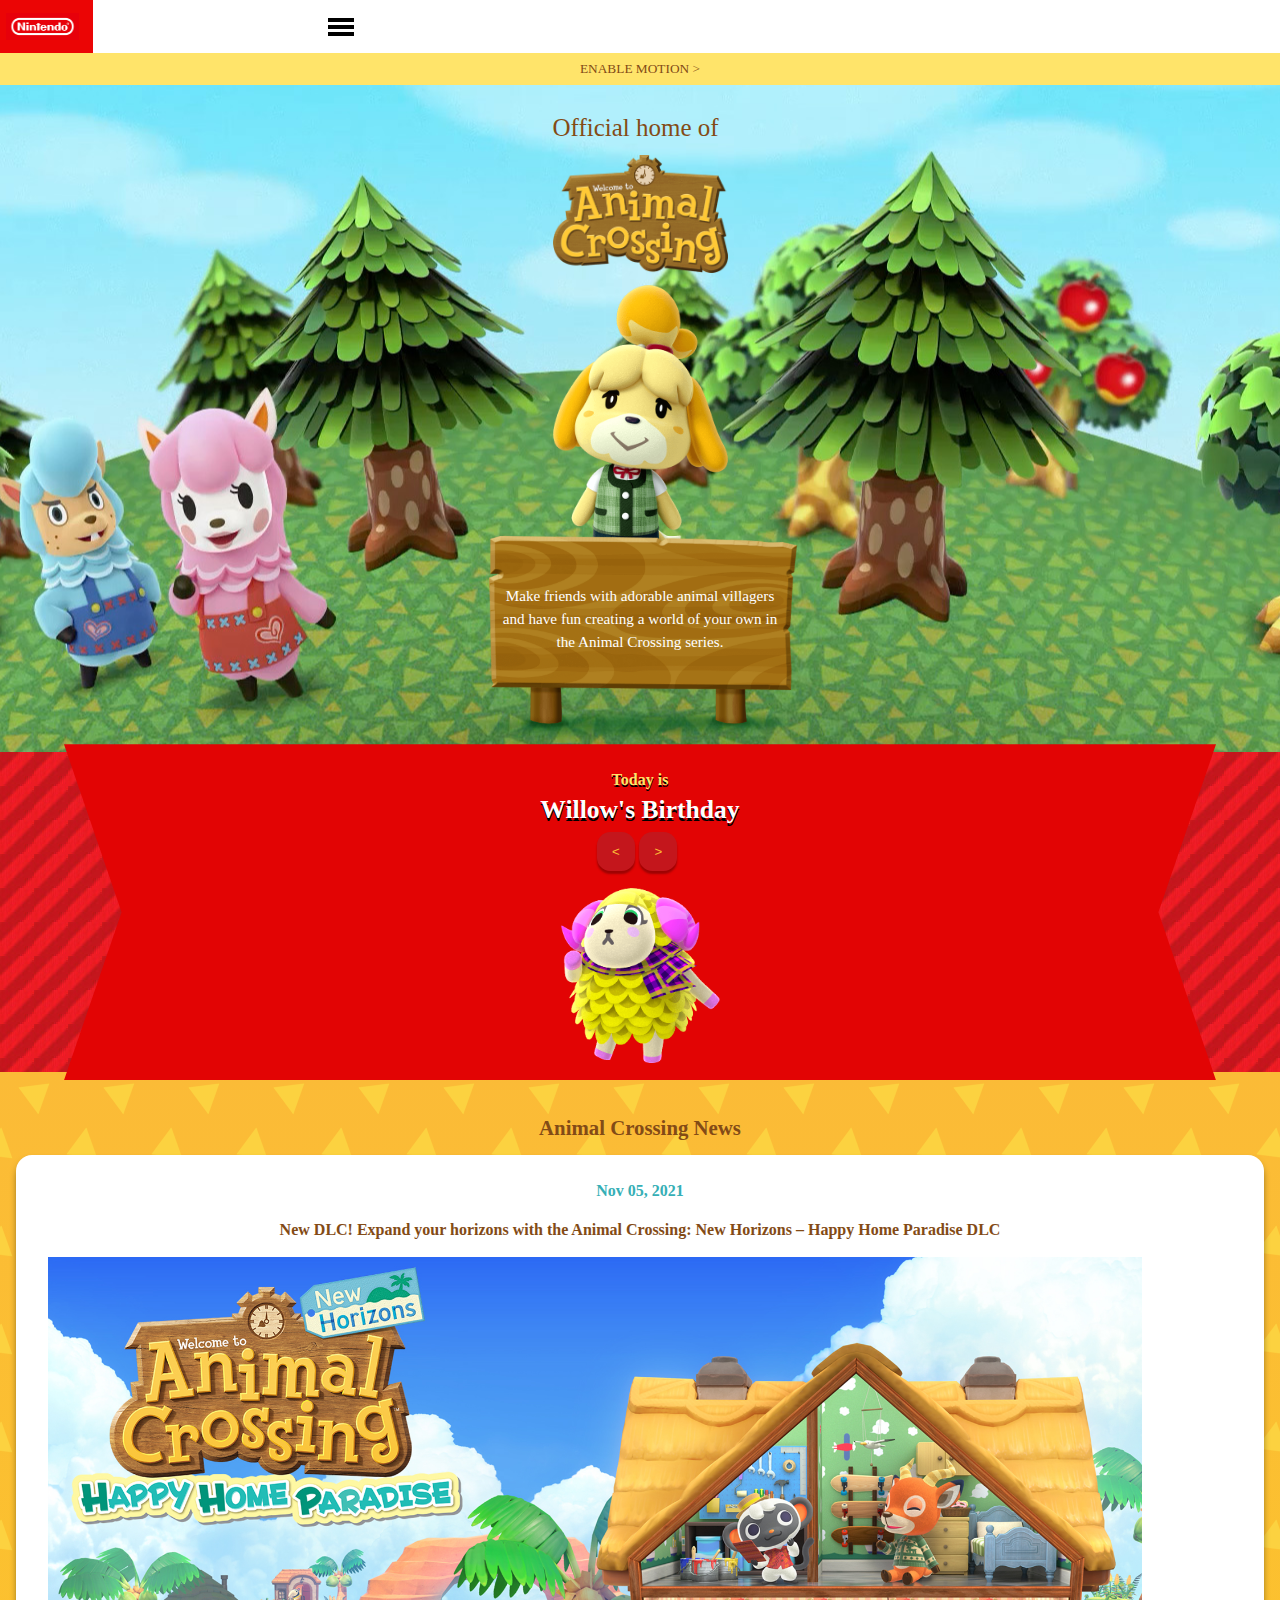
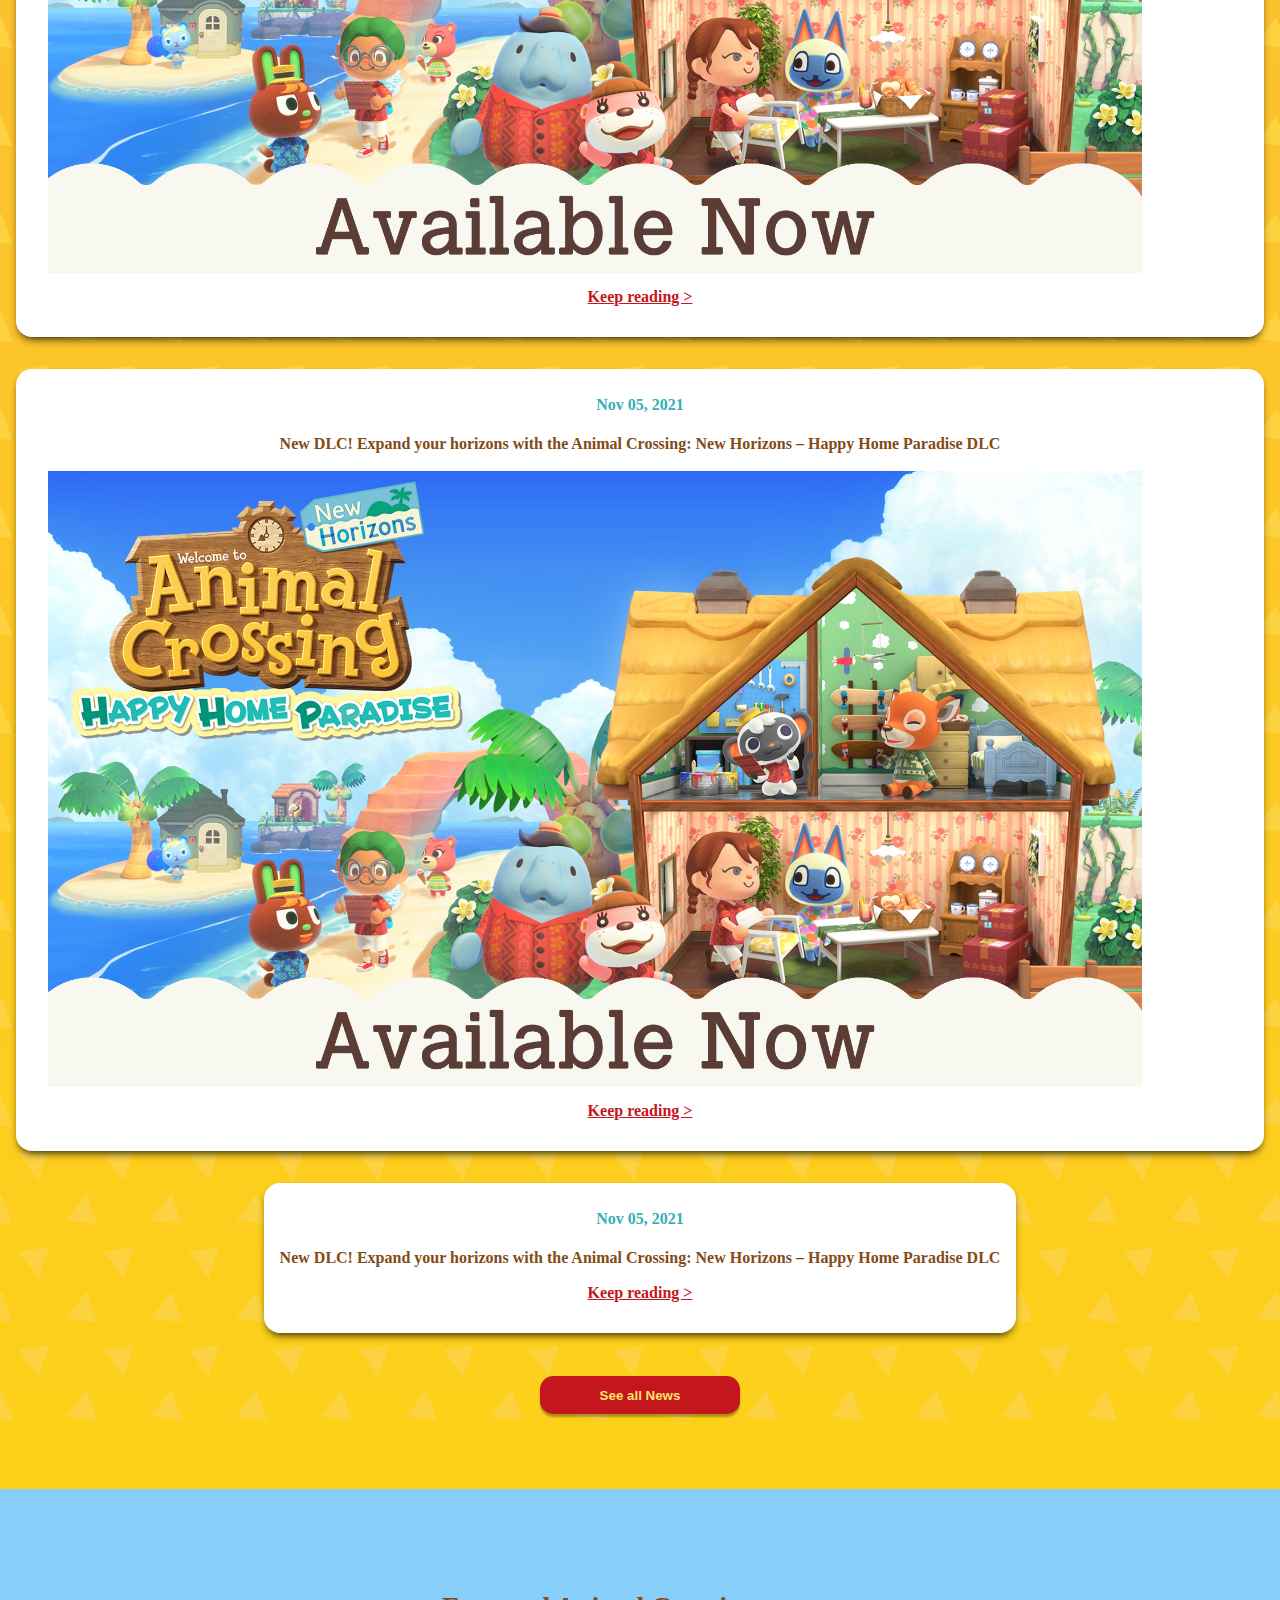
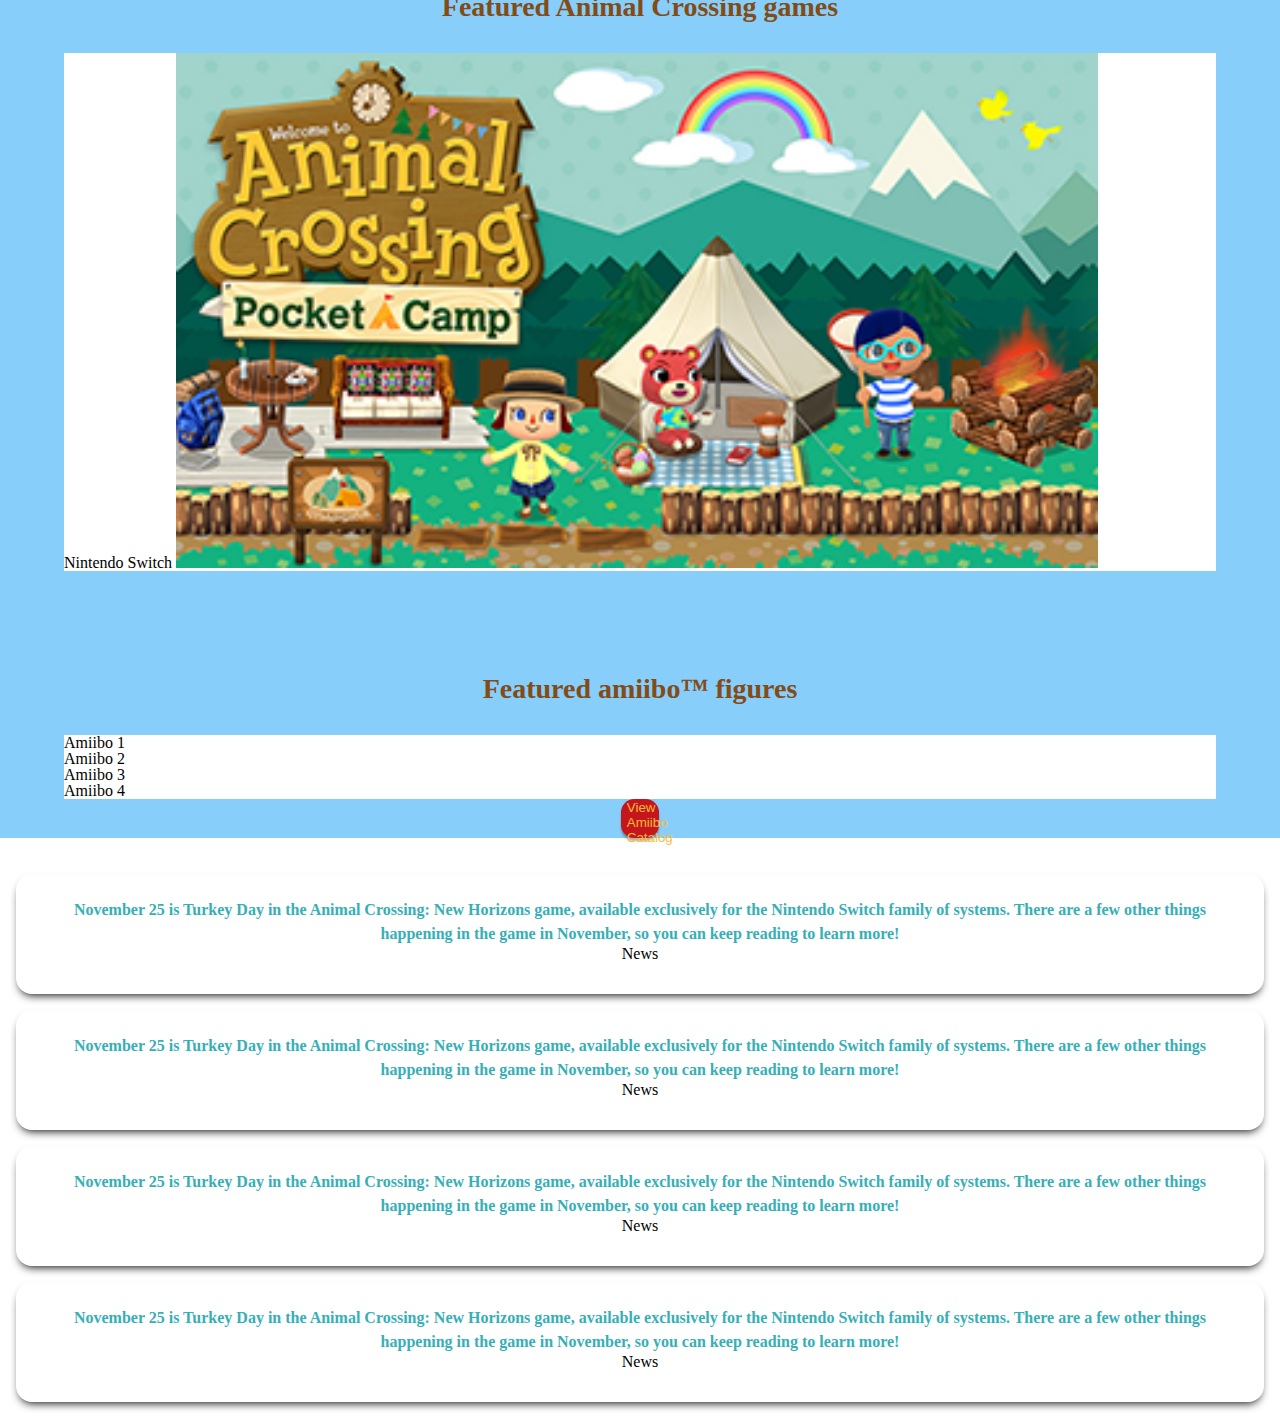
==== commit d998a321: "Add files via upload" ====
--- a/Index.html
+++ b/Index.html
@@ -139,4 +139,4 @@
     <script src="scripts.js"></script>
 
 </body>
-</html>
+</html>--- a/Styles/style.css
+++ b/Styles/style.css
@@ -51,11 +51,12 @@
 /* Mijn code */
 
 header nav {
-    width: 100%;
+    width: 375px;
     display: flex;
     flex-direction: row;
     justify-content: space-between;
     background-color: white;
+    position: relative;
 }
 
 header nav img {
@@ -123,12 +124,6 @@
 body p  {
     font-family: 'Arvo', serif;
     line-height: 1.5em;
-}
-
-
-header nav {
-    display: flex;
-    position: relative;
 }
 
 header button:nth-of-type(1) {
@@ -186,7 +181,7 @@
     width: 100%;
     box-sizing: border-box;
     padding-bottom: 667px;
-    background-image: url("https://github.com/Erroar/FEDNielsAntonis/blob/main/Images/hero-bg-desktop.jpg");
+    background-image: url(../Images/hero-bg-desktop.jpg);
     background-position: center;
 }
 
@@ -229,7 +224,7 @@
     padding: 70px 70px 110px;
     text-align: center;
     
-    background-image: url("https://github.com/Erroar/FEDNielsAntonis/blob/main/Images/sign_2x.png");
+    background-image: url(../Images/sign_2x.png);
     background-position: center;
     background-repeat: no-repeat;
     background-size: 360px;
@@ -242,7 +237,7 @@
     position: relative;
     width: 100%;
     padding-bottom: 160px;
-    background-image: url("https://github.com/Erroar/FEDNielsAntonis/blob/main/Images/birthday-red_2x.jpg");
+    background-image: url(../Images/birthday-red_2x.jpg);
     height: 10em;
 
     display:flex;
@@ -330,7 +325,7 @@
 }
 
 section:nth-of-type(3) div {
-    background-image: url("https://github.com/Erroar/FEDNielsAntonis/blob/main/Images/triangles-yellow.png");
+    background-image: url(../Images/triangles-yellow.png);
     display: flex;
     flex-direction: column;
     align-items: center;
@@ -395,7 +390,7 @@
 
 section:nth-of-type(4) {
     background-color: lightskyblue;
-    background-image: url("https://github.com/Erroar/FEDNielsAntonis/blob/main/Images/apple-border-top_2x.png");
+    background-image: url(apple-border-top_2x.png);
     background-repeat: no-repeat;
     background-size: 667px;
     width: 100%;
